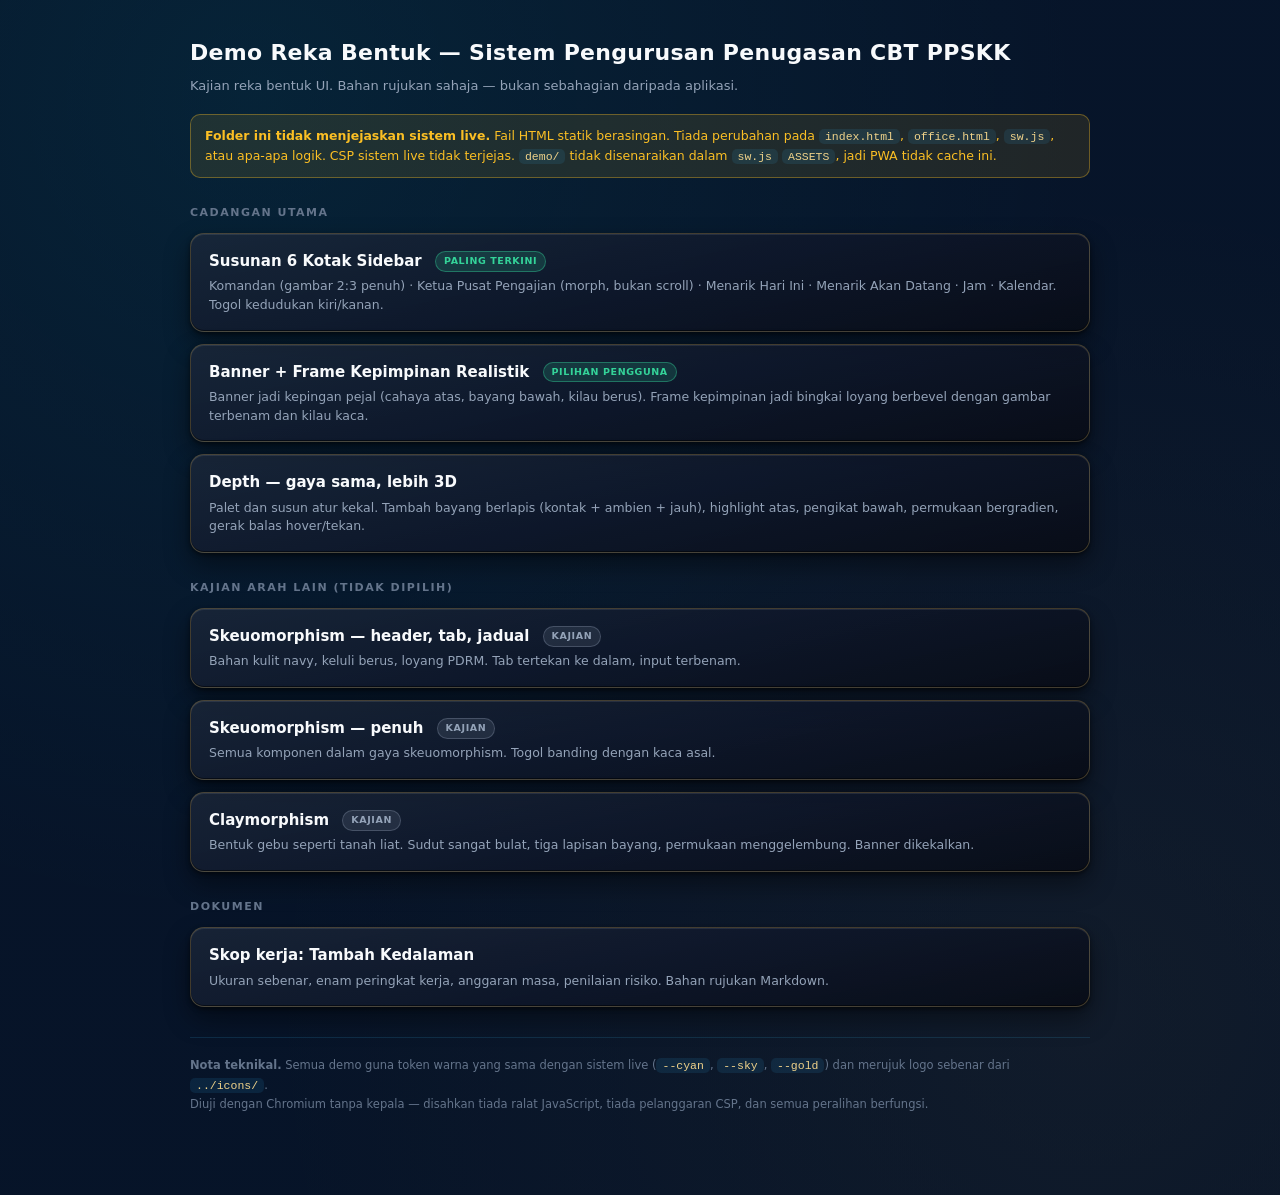
==== demo/index.html @ b7116b56 "demo: kajian reka bentuk UI (susunan sidebar, depth, realistik, skeu, clay) Folder demo/ baharu - ha" ====
<!DOCTYPE html>
<html lang="ms">
<head>
<meta charset="utf-8">
<meta name="viewport" content="width=device-width,initial-scale=1">
<title>Demo Reka Bentuk — CBT PPSKK</title>
<style>
*{box-sizing:border-box;margin:0;padding:0}
:root{
  --cyan:#00f2fe; --sky:#38bdf8; --gold:#d5ad57; --gold-lt:#f0d38a;
  --text:#f8fafc; --muted:#94a3b8; --muted2:#64748b;
  --line:rgba(56,189,248,.28); --line2:rgba(56,189,248,.14);
}
body{font-family:'Segoe UI',system-ui,-apple-system,Roboto,Helvetica,Arial,sans-serif;
  color:var(--text);line-height:1.55;-webkit-font-smoothing:antialiased;min-height:100vh;
  background-color:#08172d;
  background-image:linear-gradient(rgba(5,16,35,.34),rgba(5,16,35,.46)),
    radial-gradient(circle at 20% 8%,rgba(0,242,254,.10),transparent 55%),
    radial-gradient(circle at 85% 85%,rgba(213,173,87,.09),transparent 55%);
  padding:36px 20px 80px}
.wrap{max-width:900px;margin:0 auto}
h1{font-size:22px;font-weight:800;letter-spacing:.3px;margin-bottom:6px}
.sub{font-size:13px;color:var(--muted);margin-bottom:8px}
.warn{font-size:12.5px;color:#fbbf24;background:rgba(251,191,36,.10);
  border:1px solid rgba(251,191,36,.35);border-radius:10px;padding:11px 14px;margin:18px 0 26px}
h2{font-size:11px;text-transform:uppercase;letter-spacing:1.5px;color:var(--muted2);
  font-weight:800;margin:26px 0 12px}
a.card{display:block;text-decoration:none;color:inherit;border-radius:14px;padding:16px 18px;margin-bottom:12px;
  background:linear-gradient(168deg,rgba(30,41,59,.72),rgba(15,23,42,.82) 50%,rgba(8,12,22,.90));
  border:1px solid rgba(213,173,87,.28);
  box-shadow:inset 0 1px 0 rgba(255,255,255,.09),inset 0 -1px 0 rgba(0,0,0,.5),
    0 2px 4px rgba(0,0,0,.5),0 12px 26px rgba(0,0,0,.42);
  transition:transform .2s ease,box-shadow .2s ease}
a.card:hover{transform:translateY(-3px);border-color:rgba(0,242,254,.5);
  box-shadow:inset 0 1px 0 rgba(255,255,255,.13),inset 0 -1px 0 rgba(0,0,0,.5),
    0 3px 6px rgba(0,0,0,.5),0 18px 38px rgba(0,0,0,.48)}
a.card b{display:block;font-size:15px;color:var(--text);margin-bottom:4px}
a.card small{display:block;font-size:12.5px;color:var(--muted);line-height:1.5}
.tag{display:inline-block;font-size:9.5px;font-weight:800;letter-spacing:.6px;text-transform:uppercase;
  padding:2px 8px;border-radius:99px;margin-left:8px;vertical-align:2px}
.tag.pick{background:rgba(52,211,153,.16);color:#34d399;border:1px solid rgba(52,211,153,.4)}
.tag.alt{background:rgba(148,163,184,.14);color:#94a3b8;border:1px solid rgba(148,163,184,.3)}
.foot{margin-top:30px;padding-top:18px;border-top:1px solid var(--line2);
  font-size:11.5px;color:var(--muted2);line-height:1.7}
code{font-family:ui-monospace,Menlo,Consolas,monospace;font-size:11.5px;
  background:rgba(56,189,248,.10);padding:1px 6px;border-radius:5px;color:var(--gold-lt)}
</style>
</head>
<body>
<div class="wrap">

  <h1>Demo Reka Bentuk — Sistem Pengurusan Penugasan CBT PPSKK</h1>
  <div class="sub">Kajian reka bentuk UI. Bahan rujukan sahaja — bukan sebahagian daripada aplikasi.</div>

  <div class="warn">
    <b>Folder ini tidak menjejaskan sistem live.</b> Fail HTML statik berasingan.
    Tiada perubahan pada <code>index.html</code>, <code>office.html</code>, <code>sw.js</code>,
    atau apa-apa logik. CSP sistem live tidak terjejas. <code>demo/</code> tidak
    disenaraikan dalam <code>sw.js</code> <code>ASSETS</code>, jadi PWA tidak cache ini.
  </div>

  <h2>Cadangan utama</h2>

  <a class="card" href="susunan.html">
    <b>Susunan 6 Kotak Sidebar <span class="tag pick">Paling terkini</span></b>
    <small>Komandan (gambar 2:3 penuh) &middot; Ketua Pusat Pengajian (morph, bukan scroll) &middot;
    Menarik Hari Ini &middot; Menarik Akan Datang &middot; Jam &middot; Kalendar.
    Togol kedudukan kiri/kanan.</small>
  </a>

  <a class="card" href="realistik.html">
    <b>Banner + Frame Kepimpinan Realistik <span class="tag pick">Pilihan pengguna</span></b>
    <small>Banner jadi kepingan pejal (cahaya atas, bayang bawah, kilau berus).
    Frame kepimpinan jadi bingkai loyang berbevel dengan gambar terbenam dan kilau kaca.</small>
  </a>

  <a class="card" href="depth.html">
    <b>Depth — gaya sama, lebih 3D</b>
    <small>Palet dan susun atur kekal. Tambah bayang berlapis (kontak + ambien + jauh),
    highlight atas, pengikat bawah, permukaan bergradien, gerak balas hover/tekan.</small>
  </a>

  <h2>Kajian arah lain (tidak dipilih)</h2>

  <a class="card" href="fokus.html">
    <b>Skeuomorphism — header, tab, jadual <span class="tag alt">Kajian</span></b>
    <small>Bahan kulit navy, keluli berus, loyang PDRM. Tab tertekan ke dalam, input terbenam.</small>
  </a>

  <a class="card" href="skeu.html">
    <b>Skeuomorphism — penuh <span class="tag alt">Kajian</span></b>
    <small>Semua komponen dalam gaya skeuomorphism. Togol banding dengan kaca asal.</small>
  </a>

  <a class="card" href="clay.html">
    <b>Claymorphism <span class="tag alt">Kajian</span></b>
    <small>Bentuk gebu seperti tanah liat. Sudut sangat bulat, tiga lapisan bayang,
    permukaan menggelembung. Banner dikekalkan.</small>
  </a>

  <h2>Dokumen</h2>

  <a class="card" href="SKOP-DEPTH.md">
    <b>Skop kerja: Tambah Kedalaman</b>
    <small>Ukuran sebenar, enam peringkat kerja, anggaran masa, penilaian risiko.
    Bahan rujukan Markdown.</small>
  </a>

  <div class="foot">
    <b>Nota teknikal.</b> Semua demo guna token warna yang sama dengan sistem live
    (<code>--cyan</code>, <code>--sky</code>, <code>--gold</code>) dan merujuk logo
    sebenar dari <code>../icons/</code>.<br>
    Diuji dengan Chromium tanpa kepala — disahkan tiada ralat JavaScript,
    tiada pelanggaran CSP, dan semua peralihan berfungsi.
  </div>

</div>
</body>
</html>
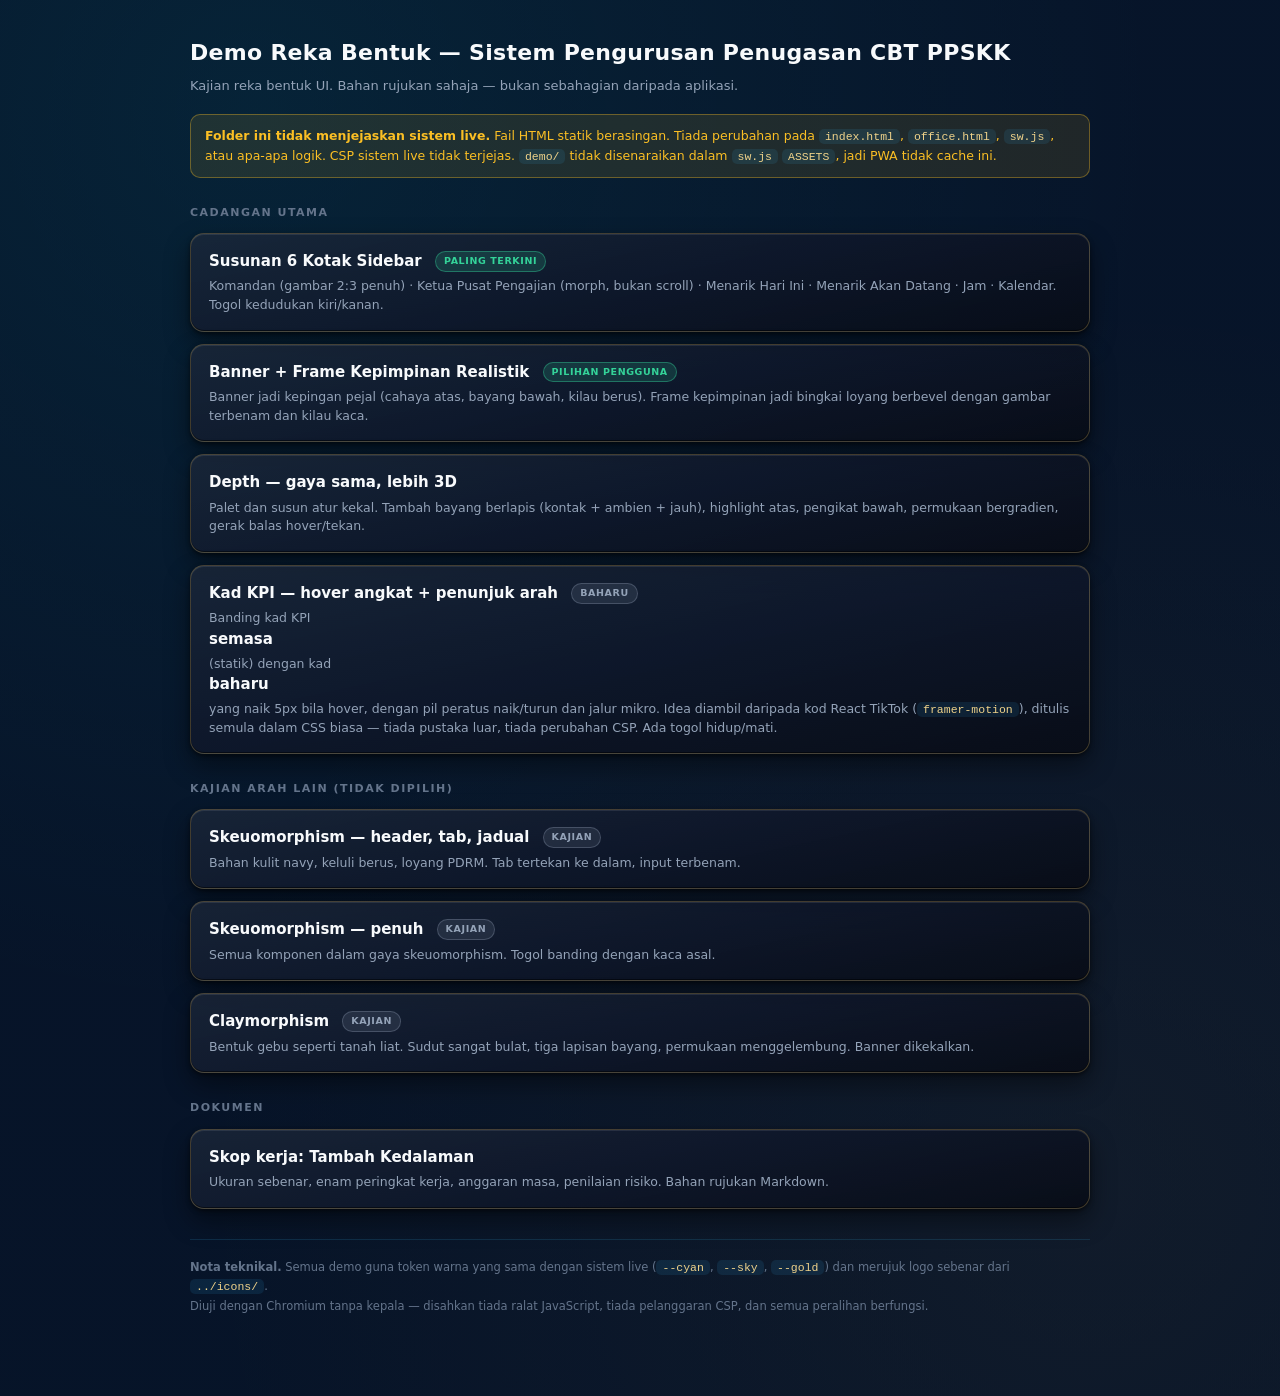
==== commit 86062d5f: "demo: kad KPI hover angkat (idea dari kod React TikTok, ditulis semula CSS) Pengguna dapat kod React" ====
--- a/demo/index.html
+++ b/demo/index.html
@@ -80,6 +80,14 @@
     highlight atas, pengikat bawah, permukaan bergradien, gerak balas hover/tekan.</small>
   </a>
 
+  <a class="card" href="kpi.html">
+    <b>Kad KPI — hover angkat + penunjuk arah <span class="tag alt">Baharu</span></b>
+    <small>Banding kad KPI <b>semasa</b> (statik) dengan kad <b>baharu</b> yang naik 5px
+    bila hover, dengan pil peratus naik/turun dan jalur mikro. Idea diambil daripada
+    kod React TikTok (<code>framer-motion</code>), ditulis semula dalam CSS biasa —
+    tiada pustaka luar, tiada perubahan CSP. Ada togol hidup/mati.</small>
+  </a>
+
   <h2>Kajian arah lain (tidak dipilih)</h2>
 
   <a class="card" href="fokus.html">
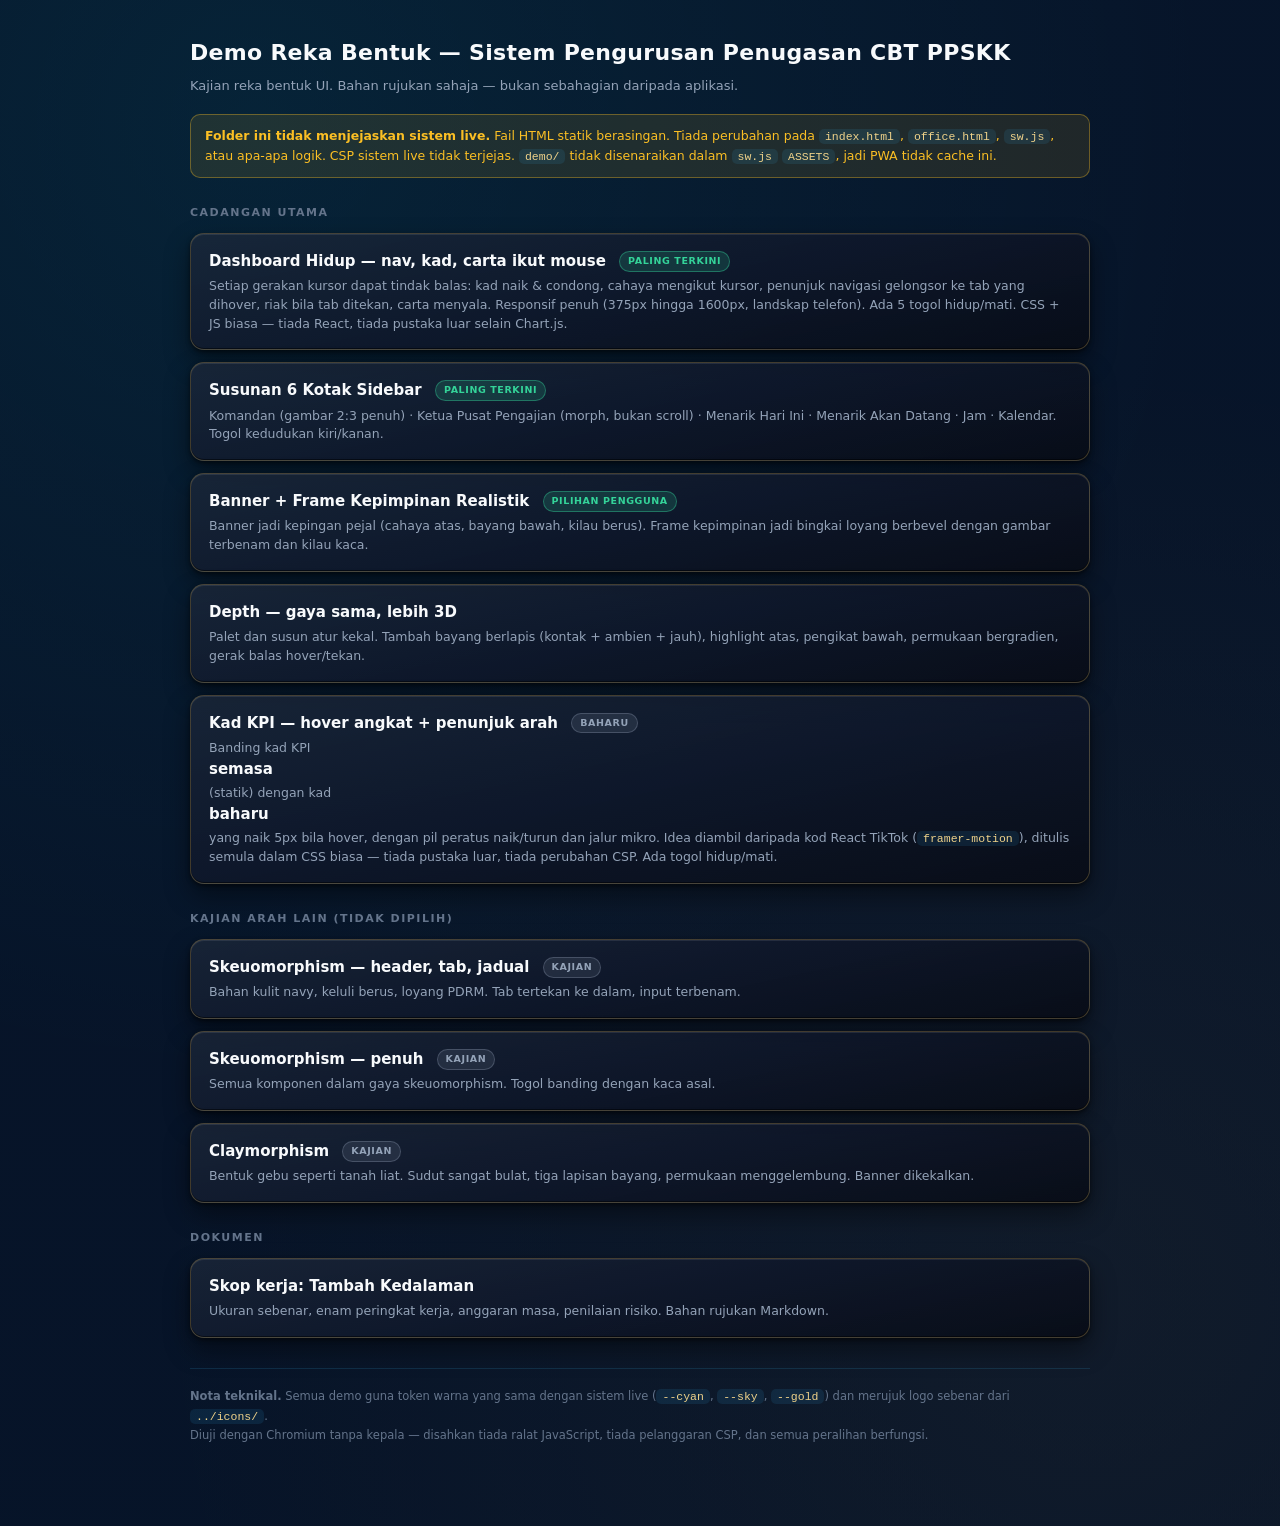
==== commit dcb47a84: "demo: dashboard hidup - nav, kad, carta ikut gerakan mouse, responsive penuh Permintaan: 'dashboard " ====
--- a/demo/index.html
+++ b/demo/index.html
@@ -60,6 +60,14 @@
   </div>
 
   <h2>Cadangan utama</h2>
+
+  <a class="card" href="hidup.html">
+    <b>Dashboard Hidup — nav, kad, carta ikut mouse <span class="tag pick">Paling terkini</span></b>
+    <small>Setiap gerakan kursor dapat tindak balas: kad naik &amp; condong, cahaya mengikut
+    kursor, penunjuk navigasi gelongsor ke tab yang dihover, riak bila tab ditekan, carta
+    menyala. Responsif penuh (375px hingga 1600px, landskap telefon). Ada 5 togol
+    hidup/mati. CSS + JS biasa — tiada React, tiada pustaka luar selain Chart.js.</small>
+  </a>
 
   <a class="card" href="susunan.html">
     <b>Susunan 6 Kotak Sidebar <span class="tag pick">Paling terkini</span></b>
